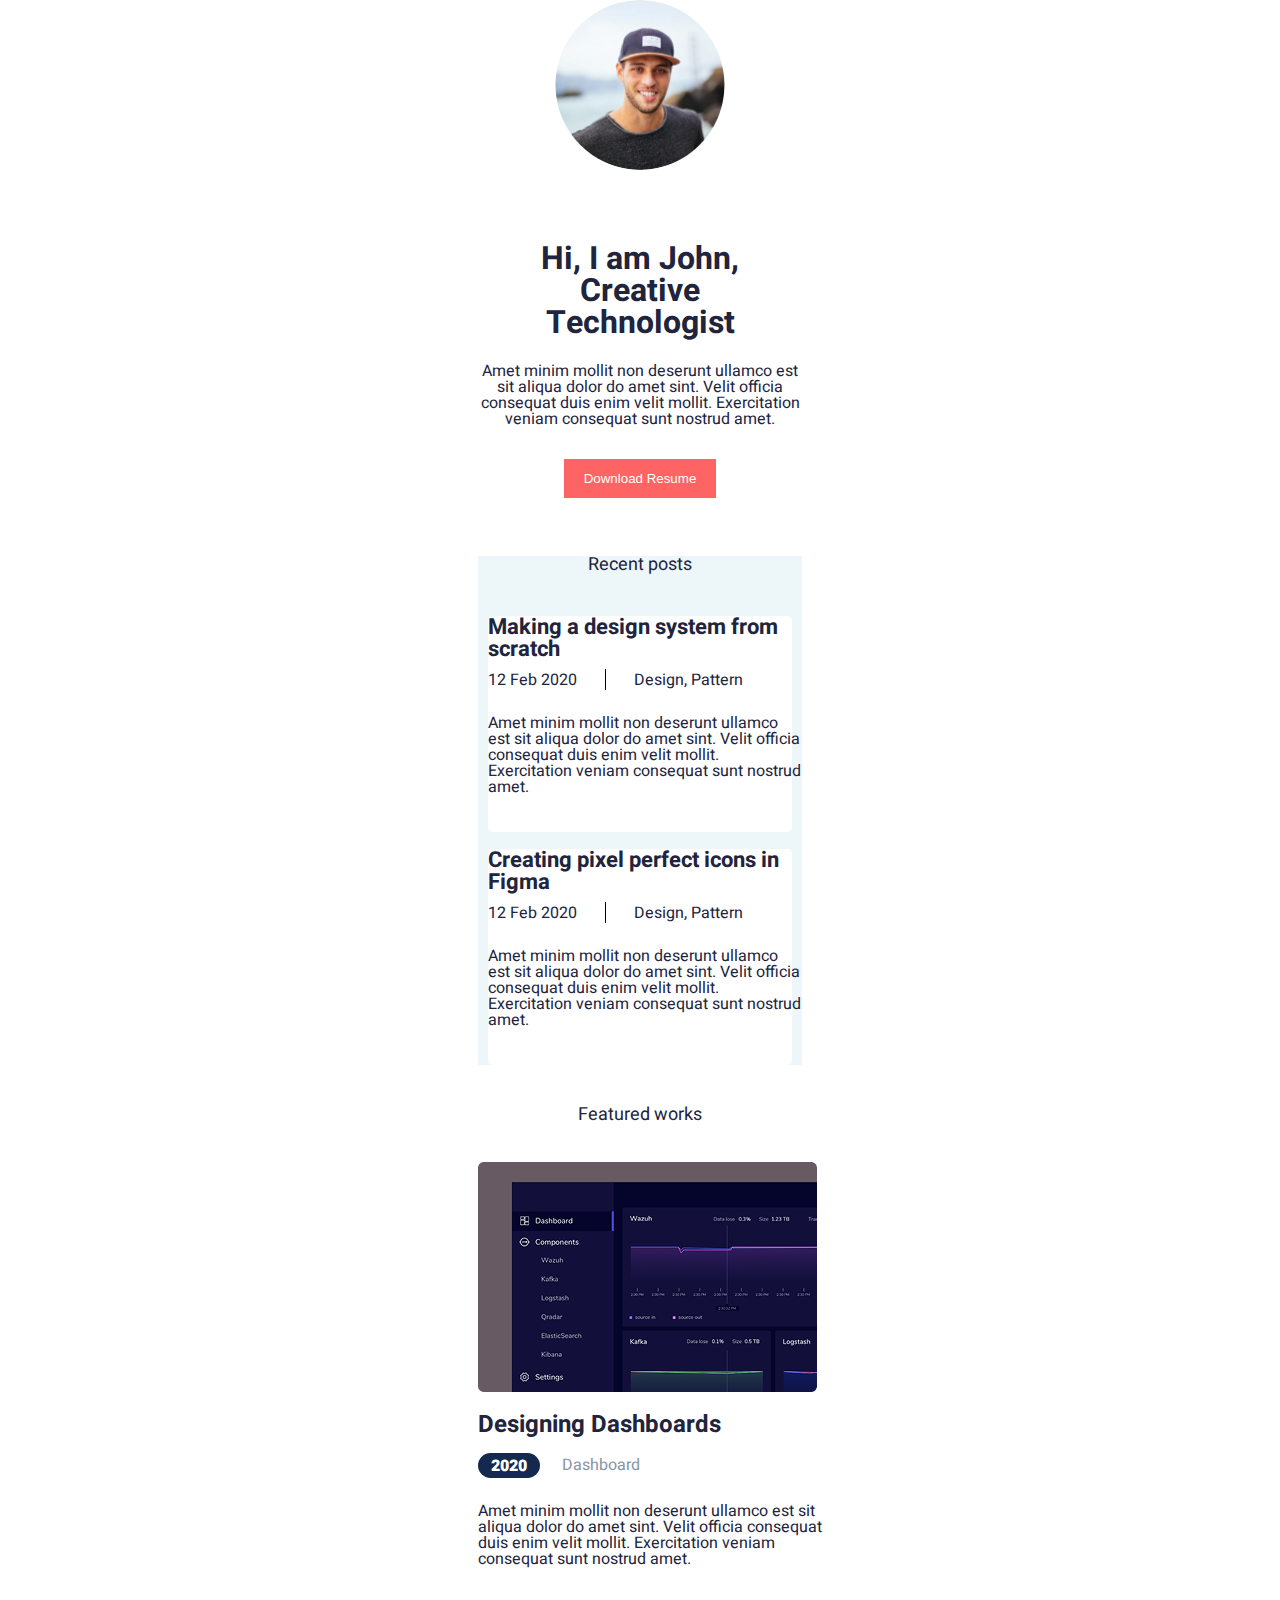
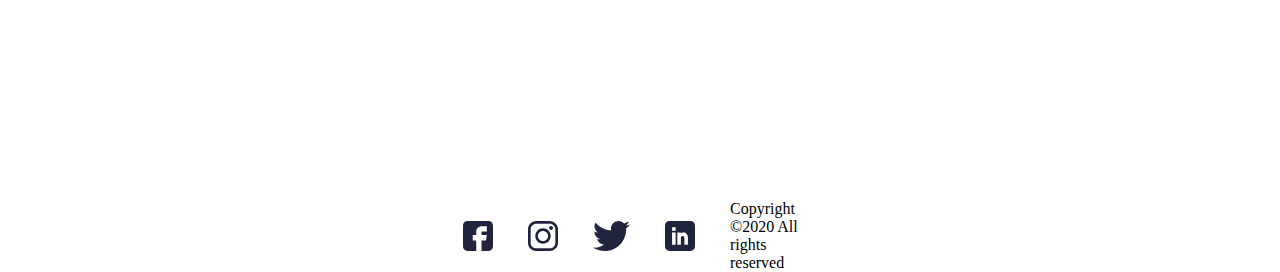
==== index.html @ 9fcab2fc "done home page" ====
<!DOCTYPE html>
<html lang="en">

<head>
    <meta charset="UTF-8">
    <meta name="viewport" content="width=device-width, initial-scale=1.0">
    <title>John</title>
    <link rel="preconnect" href="https://fonts.googleapis.com">
    <link rel="preconnect" href="https://fonts.gstatic.com" crossorigin>
    <link href="https://fonts.googleapis.com/css2?family=Heebo:wght@100..900&display=swap" rel="stylesheet">
    <link rel="stylesheet" href="./css/style.min.css">
</head>

<body>
    <div class="container">
        <header class="header">
            <img src="./img/Ellipse 1.jpg" alt="" class="header-photo">
            <h1 class="header-title">Hi, I am John, Creative Technologist</h1>
            <p class="header-paragraph">Amet minim mollit non deserunt ullamco est sit aliqua dolor do amet sint. Velit
                officia consequat duis enim
                velit mollit. Exercitation veniam consequat sunt nostrud amet.</p>
            <button type="button" class="header-btn">Download Resume</button>
        </header>
    </div>
    <main class="main">
        <div class="container">
            <section class="section-posts">
                <h5 class="posts-title">Recent posts</h5>
                <a href="#" class="view-all">View all</a>
                <div class="pot-one post">
                    <span class="posts-slogan">Making a design system from scratch</span>
                    <div class="posts-wrapper">
                        <h5 class="posts-date">12 Feb 2020</h5>
                        <div class="devider"></div>
                        <h5 class="posts-city">Design, Pattern</h5>
                    </div>
                    <p class="posts-paragraph">Amet minim mollit non deserunt ullamco est sit aliqua dolor do amet sint.
                        Velit
                        officia consequat duis
                        enim velit mollit. Exercitation veniam consequat sunt nostrud amet.</p>
                </div>
                <div class="post-two post">
                    <span class="posts-slogan">Creating pixel perfect icons in Figma</span>
                    <div class="posts-wrapper">
                        <h5 class="posts-date">12 Feb 2020</h5>
                        <div class="devider"></div>
                        <h5 class="posts-city">Design, Pattern</h5>
                    </div>
                    <p class="posts-paragraph">Amet minim mollit non deserunt ullamco est sit aliqua dolor do amet sint.
                        Velit
                        officia consequat duis
                        enim velit mollit. Exercitation veniam consequat sunt nostrud amet.</p>
                </div>
            </section>
        </div>
        <div class="container">
            <section class="works">
                <h5 class="works-title">Featured works</h5>
                <img src="./img/Rectangle 30.png" alt="" class="works-photo">
                <span class="works-slogan">Designing Dashboards</span>
                <div class="works-wrapper">
                    <button type="button" class="works-date">2020</button>
                    <h6 class="work-span">Dashboard</h6>
                </div>
                <p class="works-paragraph">Amet minim mollit non deserunt ullamco est sit aliqua dolor do amet sint.
                    Velit
                    officia consequat duis
                    enim velit mollit. Exercitation veniam consequat sunt nostrud amet.</p>
                <!-- only for desktop -->
                <div class="desktop">
                    <img src="./img/Rectangle 32.jpg" alt="" class="works-photo">
                    <span class="works-slogan">Vibrant Portraits of 2020</span>
                    <div class="works-wrapper">
                        <button type="button" class="works-date">2018</button>
                        <h6 class="work-span">Illustration</h6>
                    </div>
                    <p class="works-paragraph">Amet minim mollit non deserunt ullamco est sit aliqua dolor do amet sint.
                        Velit
                        officia consequat duis
                        enim velit mollit. Exercitation veniam consequat sunt nostrud amet.</p>
                    <img src="./img/Rectangle 34.jpg" alt="" class="works-photo">
                    <span class="works-slogan">36 Days of Malayalam type</span>
                    <div class="works-wrapper">
                        <button type="button" class="works-date">2018</button>
                        <h6 class="work-span">Typography</h6>
                    </div>
                    <p class="works-paragraph">Amet minim mollit non deserunt ullamco est sit aliqua dolor do amet sint.
                        Velit
                        officia consequat duis
                        enim velit mollit. Exercitation veniam consequat sunt nostrud amet.</p>
                </div>
            </section>
        </div>
    </main>
    <div class="container">
        <footer class="footer">
            <img src="./img/fb.svg" alt="" class="footer-social">
            <img src="./img/insta.svg" alt="" class="footer-social">
            <img src="./img/Group.svg" alt="" class="footer-social">
            <img src="./img/Linkedin.svg" alt="" class="footer-social">
            <div class="footer-wrapper">
                <span class="footer-copyright">Copyright ©2020 All rights reserved</span>
            </div>
        </footer>
    </div>
</body>

</html>
---- css/style.min.css ----
.footer{display:-webkit-box;display:-ms-flexbox;display:flex;gap:35px}.header{text-align:center}.header-photo{display:block;margin:0 auto;width:170px;height:170px;border-radius:50%}.header-title{text-align:center;width:312px;height:120px;margin:0 auto;margin-top:73px;font-weight:700;font-size:32px}.header-paragraph{margin:21px 0px 27px 0px;text-align:center;width:328px;height:96px;font-weight:400;font-size:16px;margin:0 auto}.header-btn{margin:0 auto;background-color:#ff6464;border:none;-webkit-box-align:center;-ms-flex-align:center;align-items:center;padding:12px 20px;color:#fff;text-align:center}.header-btn:hover{cursor:pointer;background-color:#cf5252}.section-posts{background-color:#edf7fa;margin:0 15px;margin-top:58px}.posts-title{width:106px;height:60px;font-weight:400;font-size:18px;-webkit-box-align:center;-ms-flex-align:center;align-items:center;text-align:center;margin:0 auto}.posts-slogan{margin-top:11px;font-weight:700;font-size:22px;width:327px;height:60px}.posts-date{width:89px;height:24px;font-weight:400;font-size:16px;vertical-align:center;padding-top:10px}.posts-city{width:109px;height:24px;font-weight:400;font-size:16px;vertical-align:center;padding-top:10px}.posts-wrapper{display:-webkit-box;display:-ms-flexbox;display:flex;gap:28px;margin-top:2px;-webkit-box-align:center;-ms-flex-align:center;align-items:center}.devider{width:1px;height:21px;background-color:#000;border:1px}.posts-paragraph{width:314px;height:117px;font-weight:400;font-size:16px;margin-top:19px}.post{border-radius:5px;background-color:#fff;margin:0 10px;pad:12px 15px 20px 15px}.post-two{margin-top:17px}.works{margin:0 15px}.works-title{width:124px;height:15px;-webkit-box-align:center;-ms-flex-align:center;align-items:center;margin:0 auto;font-weight:400;font-size:18px;margin:41px auto}.works-photo{width:339px;height:230px;margin-bottom:17px}.works-slogan{font-weight:700;font-size:24px;width:244px;height:30px;margin-bottom:16px}.works-date{font-family:"Heebo",sans-serif;color:#fff;font-weight:900;font-size:16px;border-radius:16px;width:62px;height:25px;background-color:#142850;text-align:center;vertical-align:center;border:none}.works-wrapper{display:-webkit-box;display:-ms-flexbox;display:flex;gap:22px;text-align:center;vertical-align:center;margin-top:16px;margin-bottom:25px}.work-span{font-family:"Heebo",sans-serif;color:#8695a4;font-weight:400;font-size:16px;width:78px;height:24px}.works-paragraph{width:344px;height:96px;font-weight:400;font-size:16px;margin-bottom:201px}.view-all,.header-title,.header-paragraph,.posts-title,.posts-slogan,.posts-date,.posts-city,.posts-paragraph,.works-title,.works-slogan,.works-paragraph{font-family:"Heebo",sans-serif;line-height:100%;color:#21243d}.container{width:354px;margin:0 auto}*{margin:0;padding:0}.view-all{color:#00a8cc;text-decoration:none;display:none;font-weight:400;font-size:16px}.desktop{display:none}/*# sourceMappingURL=style.min.css.map */
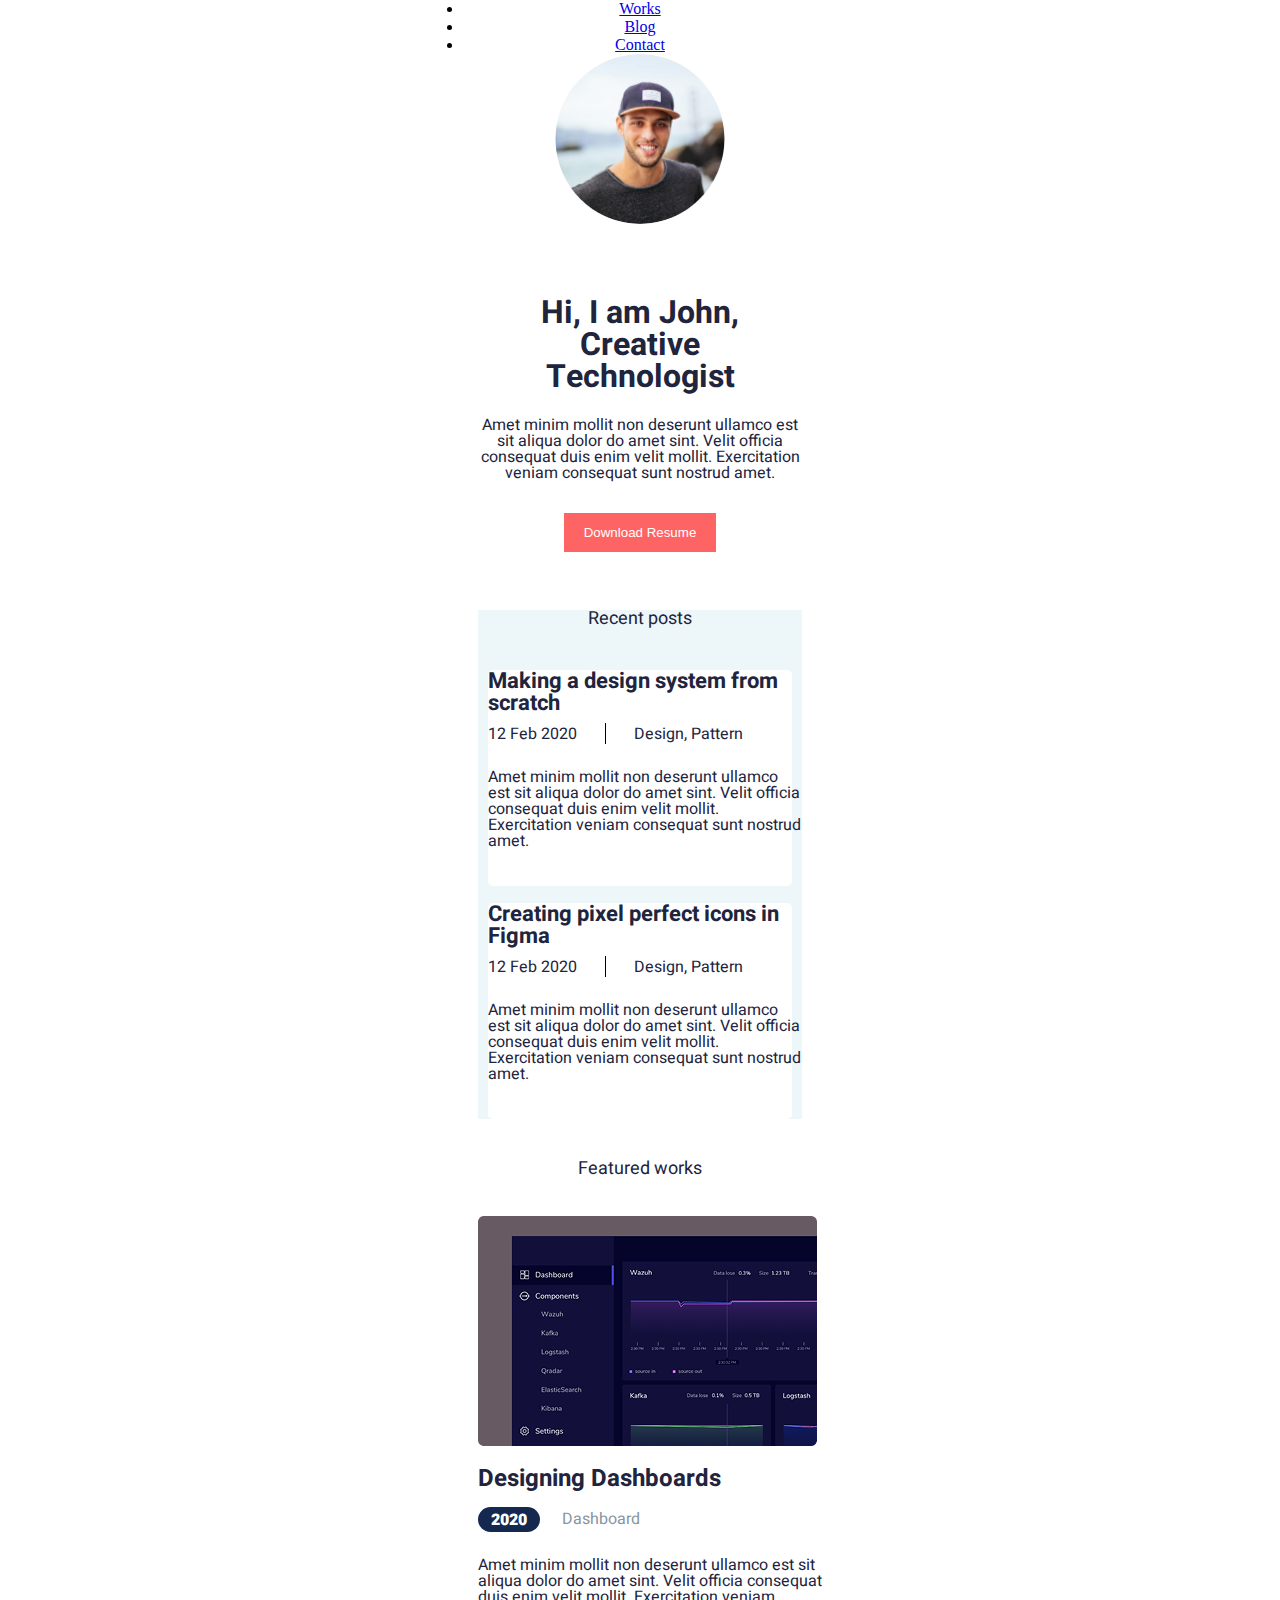
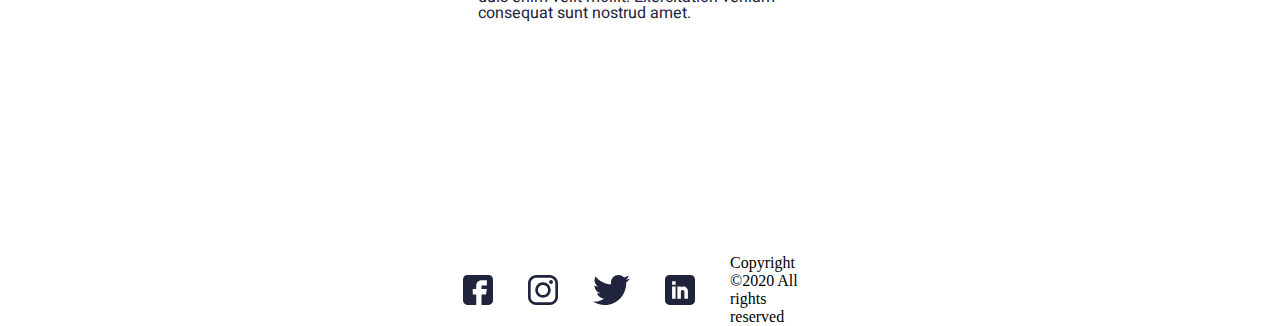
==== commit 9195d753: "now rking" ====
--- a/index.html
+++ b/index.html
@@ -14,6 +14,11 @@
 <body>
     <div class="container">
         <header class="header">
+            <ul class="header-list">
+                <li class="header-item"><a href="#" class="header-link">Works</a></li>
+                <li class="header-item"><a href="#" class="header-link">Blog</a></li>
+                <li class="header-item"><a href="#" class="header-link">Contact</a></li>
+            </ul>
             <img src="./img/Ellipse 1.jpg" alt="" class="header-photo">
             <h1 class="header-title">Hi, I am John, Creative Technologist</h1>
             <p class="header-paragraph">Amet minim mollit non deserunt ullamco est sit aliqua dolor do amet sint. Velit
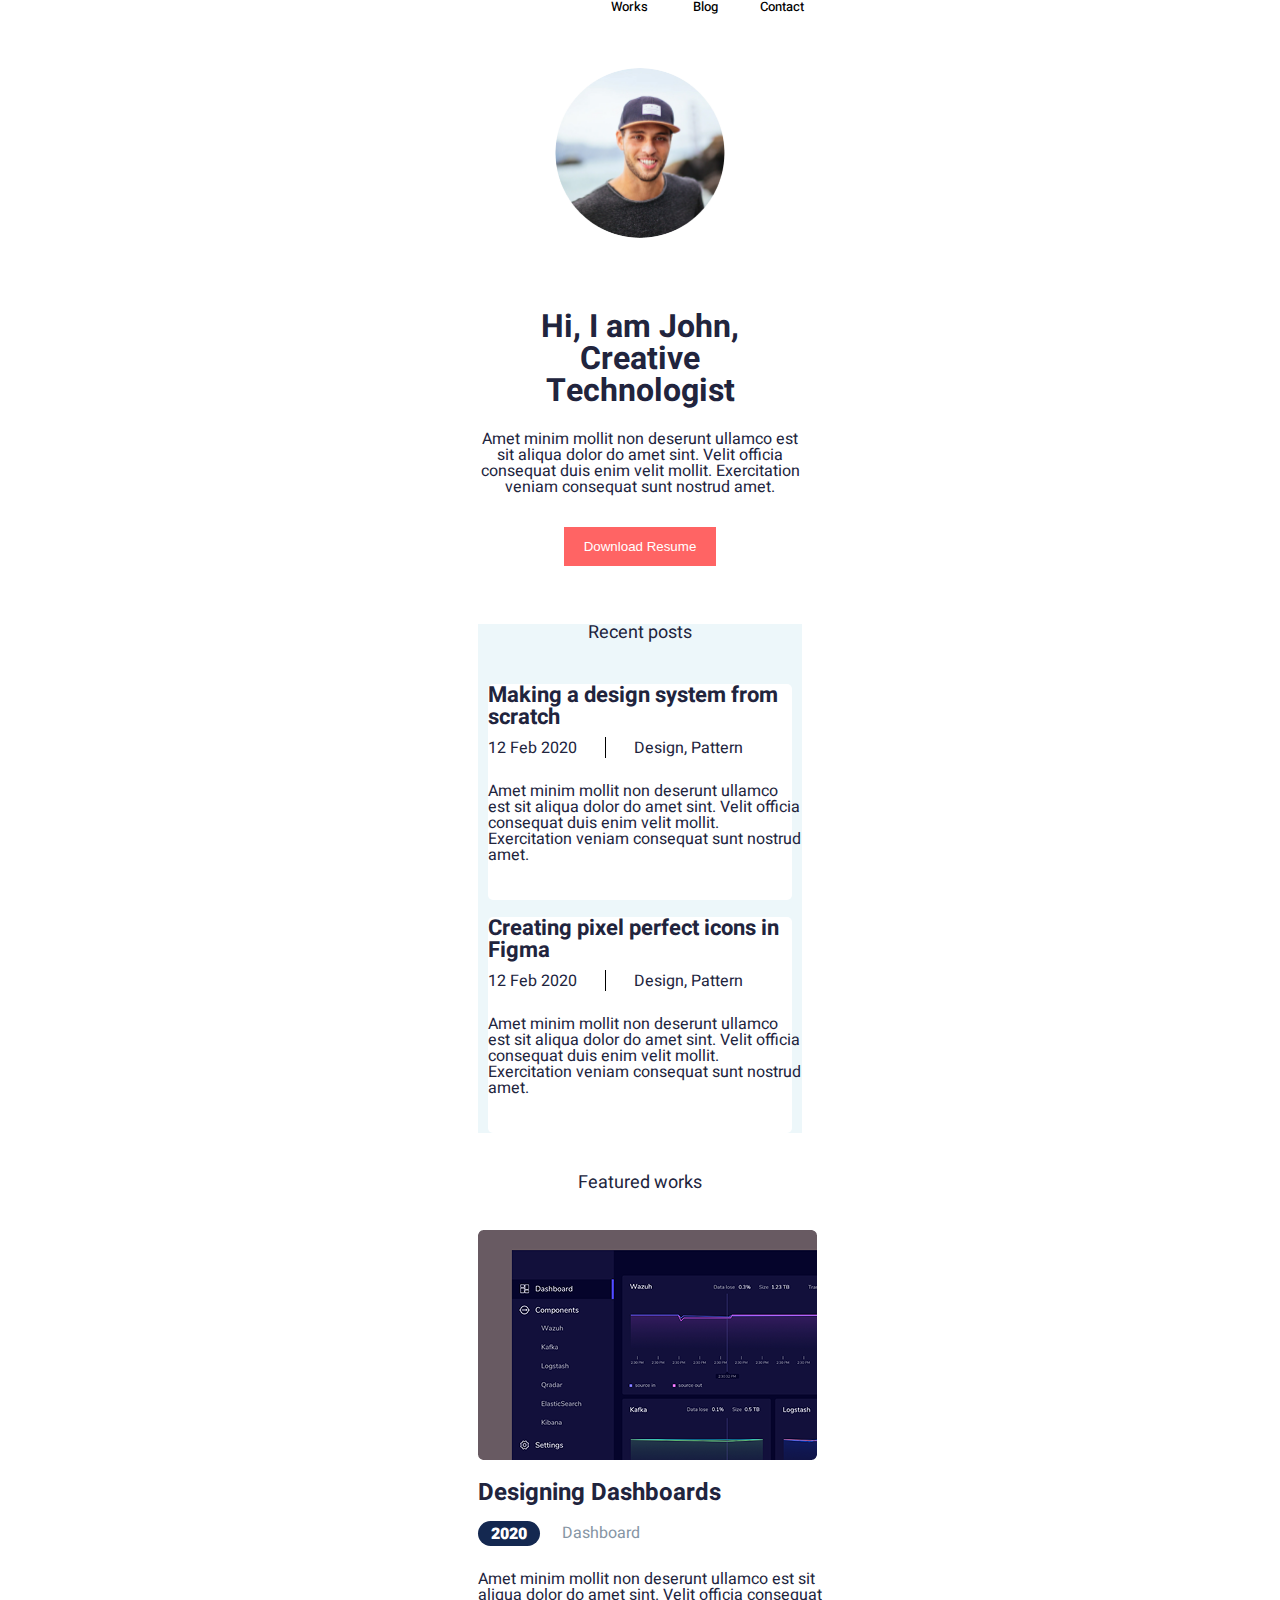
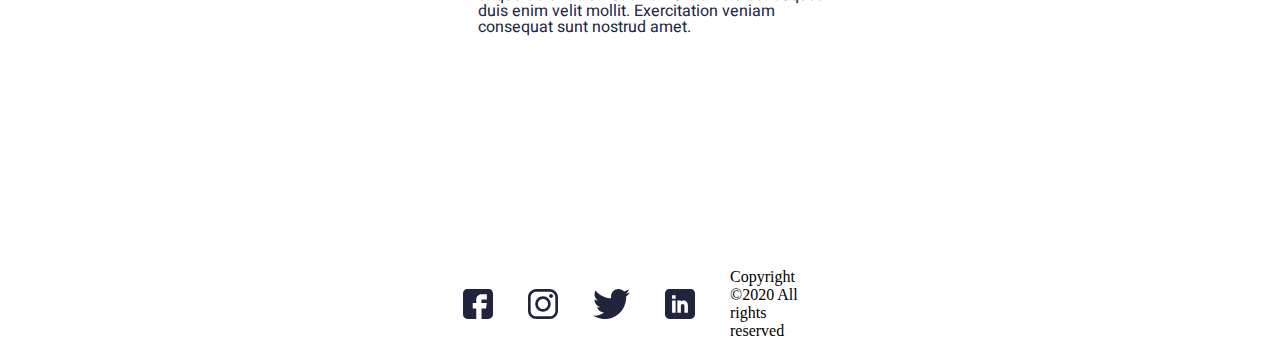
==== commit 234374df: "blog\" ====
--- a/index.html
+++ b/index.html
@@ -15,7 +15,7 @@
     <div class="container">
         <header class="header">
             <ul class="header-list">
-                <li class="header-item"><a href="#" class="header-link">Works</a></li>
+                <li class="header-item"><a href="./work.html" class="header-link">Works</a></li>
                 <li class="header-item"><a href="#" class="header-link">Blog</a></li>
                 <li class="header-item"><a href="#" class="header-link">Contact</a></li>
             </ul>
--- a/css/style.min.css
+++ b/css/style.min.css
@@ -1 +1 @@
-.footer{display:-webkit-box;display:-ms-flexbox;display:flex;gap:35px}.header{text-align:center}.header-photo{display:block;margin:0 auto;width:170px;height:170px;border-radius:50%}.header-title{text-align:center;width:312px;height:120px;margin:0 auto;margin-top:73px;font-weight:700;font-size:32px}.header-paragraph{margin:21px 0px 27px 0px;text-align:center;width:328px;height:96px;font-weight:400;font-size:16px;margin:0 auto}.header-btn{margin:0 auto;background-color:#ff6464;border:none;-webkit-box-align:center;-ms-flex-align:center;align-items:center;padding:12px 20px;color:#fff;text-align:center}.header-btn:hover{cursor:pointer;background-color:#cf5252}.section-posts{background-color:#edf7fa;margin:0 15px;margin-top:58px}.posts-title{width:106px;height:60px;font-weight:400;font-size:18px;-webkit-box-align:center;-ms-flex-align:center;align-items:center;text-align:center;margin:0 auto}.posts-slogan{margin-top:11px;font-weight:700;font-size:22px;width:327px;height:60px}.posts-date{width:89px;height:24px;font-weight:400;font-size:16px;vertical-align:center;padding-top:10px}.posts-city{width:109px;height:24px;font-weight:400;font-size:16px;vertical-align:center;padding-top:10px}.posts-wrapper{display:-webkit-box;display:-ms-flexbox;display:flex;gap:28px;margin-top:2px;-webkit-box-align:center;-ms-flex-align:center;align-items:center}.devider{width:1px;height:21px;background-color:#000;border:1px}.posts-paragraph{width:314px;height:117px;font-weight:400;font-size:16px;margin-top:19px}.post{border-radius:5px;background-color:#fff;margin:0 10px;pad:12px 15px 20px 15px}.post-two{margin-top:17px}.works{margin:0 15px}.works-title{width:124px;height:15px;-webkit-box-align:center;-ms-flex-align:center;align-items:center;margin:0 auto;font-weight:400;font-size:18px;margin:41px auto}.works-photo{width:339px;height:230px;margin-bottom:17px}.works-slogan{font-weight:700;font-size:24px;width:244px;height:30px;margin-bottom:16px}.works-date{font-family:"Heebo",sans-serif;color:#fff;font-weight:900;font-size:16px;border-radius:16px;width:62px;height:25px;background-color:#142850;text-align:center;vertical-align:center;border:none}.works-wrapper{display:-webkit-box;display:-ms-flexbox;display:flex;gap:22px;text-align:center;vertical-align:center;margin-top:16px;margin-bottom:25px}.work-span{font-family:"Heebo",sans-serif;color:#8695a4;font-weight:400;font-size:16px;width:78px;height:24px}.works-paragraph{width:344px;height:96px;font-weight:400;font-size:16px;margin-bottom:201px}.view-all,.header-title,.header-paragraph,.posts-title,.posts-slogan,.posts-date,.posts-city,.posts-paragraph,.works-title,.works-slogan,.works-paragraph{font-family:"Heebo",sans-serif;line-height:100%;color:#21243d}.container{width:354px;margin:0 auto}*{margin:0;padding:0}.view-all{color:#00a8cc;text-decoration:none;display:none;font-weight:400;font-size:16px}.desktop{display:none}/*# sourceMappingURL=style.min.css.map */+.footer{display:-webkit-box;display:-ms-flexbox;display:flex;gap:35px}.header{text-align:center}.header-list{display:-webkit-box;display:-ms-flexbox;display:flex;gap:5px;-webkit-box-pack:end;-ms-flex-pack:end;justify-content:flex-end;list-style:none;margin-bottom:33px}.header-item{width:71px;height:35px;font-weight:500;font-size:13px}.header-link{text-decoration:none;color:#000}.header-photo{display:block;margin:0 auto;width:170px;height:170px;border-radius:50%}.header-title{text-align:center;width:312px;height:120px;margin:0 auto;margin-top:73px;font-weight:700;font-size:32px}.header-paragraph{margin:21px 0px 27px 0px;text-align:center;width:328px;height:96px;font-weight:400;font-size:16px;margin:0 auto}.header-btn{margin:0 auto;background-color:#ff6464;border:none;-webkit-box-align:center;-ms-flex-align:center;align-items:center;padding:12px 20px;color:#fff;text-align:center}.header-btn:hover{cursor:pointer;background-color:#cf5252}.section-posts{background-color:#edf7fa;margin:0 15px;margin-top:58px}.posts-title{width:106px;height:60px;font-weight:400;font-size:18px;-webkit-box-align:center;-ms-flex-align:center;align-items:center;text-align:center;margin:0 auto}.posts-slogan{margin-top:11px;font-weight:700;font-size:22px;width:327px;height:60px}.posts-date{width:89px;height:24px;font-weight:400;font-size:16px;vertical-align:center;padding-top:10px}.posts-city{width:109px;height:24px;font-weight:400;font-size:16px;vertical-align:center;padding-top:10px}.posts-wrapper{display:-webkit-box;display:-ms-flexbox;display:flex;gap:28px;margin-top:2px;-webkit-box-align:center;-ms-flex-align:center;align-items:center}.devider{width:1px;height:21px;background-color:#000;border:1px}.posts-paragraph{width:314px;height:117px;font-weight:400;font-size:16px;margin-top:19px}.post{border-radius:5px;background-color:#fff;margin:0 10px;pad:12px 15px 20px 15px}.post-two{margin-top:17px}.works{margin:0 15px}.works-title{width:124px;height:15px;-webkit-box-align:center;-ms-flex-align:center;align-items:center;margin:0 auto;font-weight:400;font-size:18px;margin:41px auto}.works-photo{width:339px;height:230px;margin-bottom:17px}.works-slogan{font-weight:700;font-size:24px;width:244px;height:30px;margin-bottom:16px}.works-date{font-family:"Heebo",sans-serif;color:#fff;font-weight:900;font-size:16px;border-radius:16px;width:62px;height:25px;background-color:#142850;text-align:center;vertical-align:center;border:none}.works-wrapper{display:-webkit-box;display:-ms-flexbox;display:flex;gap:22px;text-align:center;vertical-align:center;margin-top:16px;margin-bottom:25px}.work-span{font-family:"Heebo",sans-serif;color:#8695a4;font-weight:400;font-size:16px;width:78px;height:24px}.works-paragraph{width:344px;height:96px;font-weight:400;font-size:16px;margin-bottom:201px}.view-all,.header-item,.header-title,.header-paragraph,.posts-title,.posts-slogan,.posts-date,.posts-city,.posts-paragraph,.works-title,.works-slogan,.works-paragraph{font-family:"Heebo",sans-serif;line-height:100%;color:#21243d}.container{width:354px;margin:0 auto}*{margin:0;padding:0}.view-all{color:#00a8cc;text-decoration:none;display:none;font-weight:400;font-size:16px}.desktop{display:none}/*# sourceMappingURL=style.min.css.map */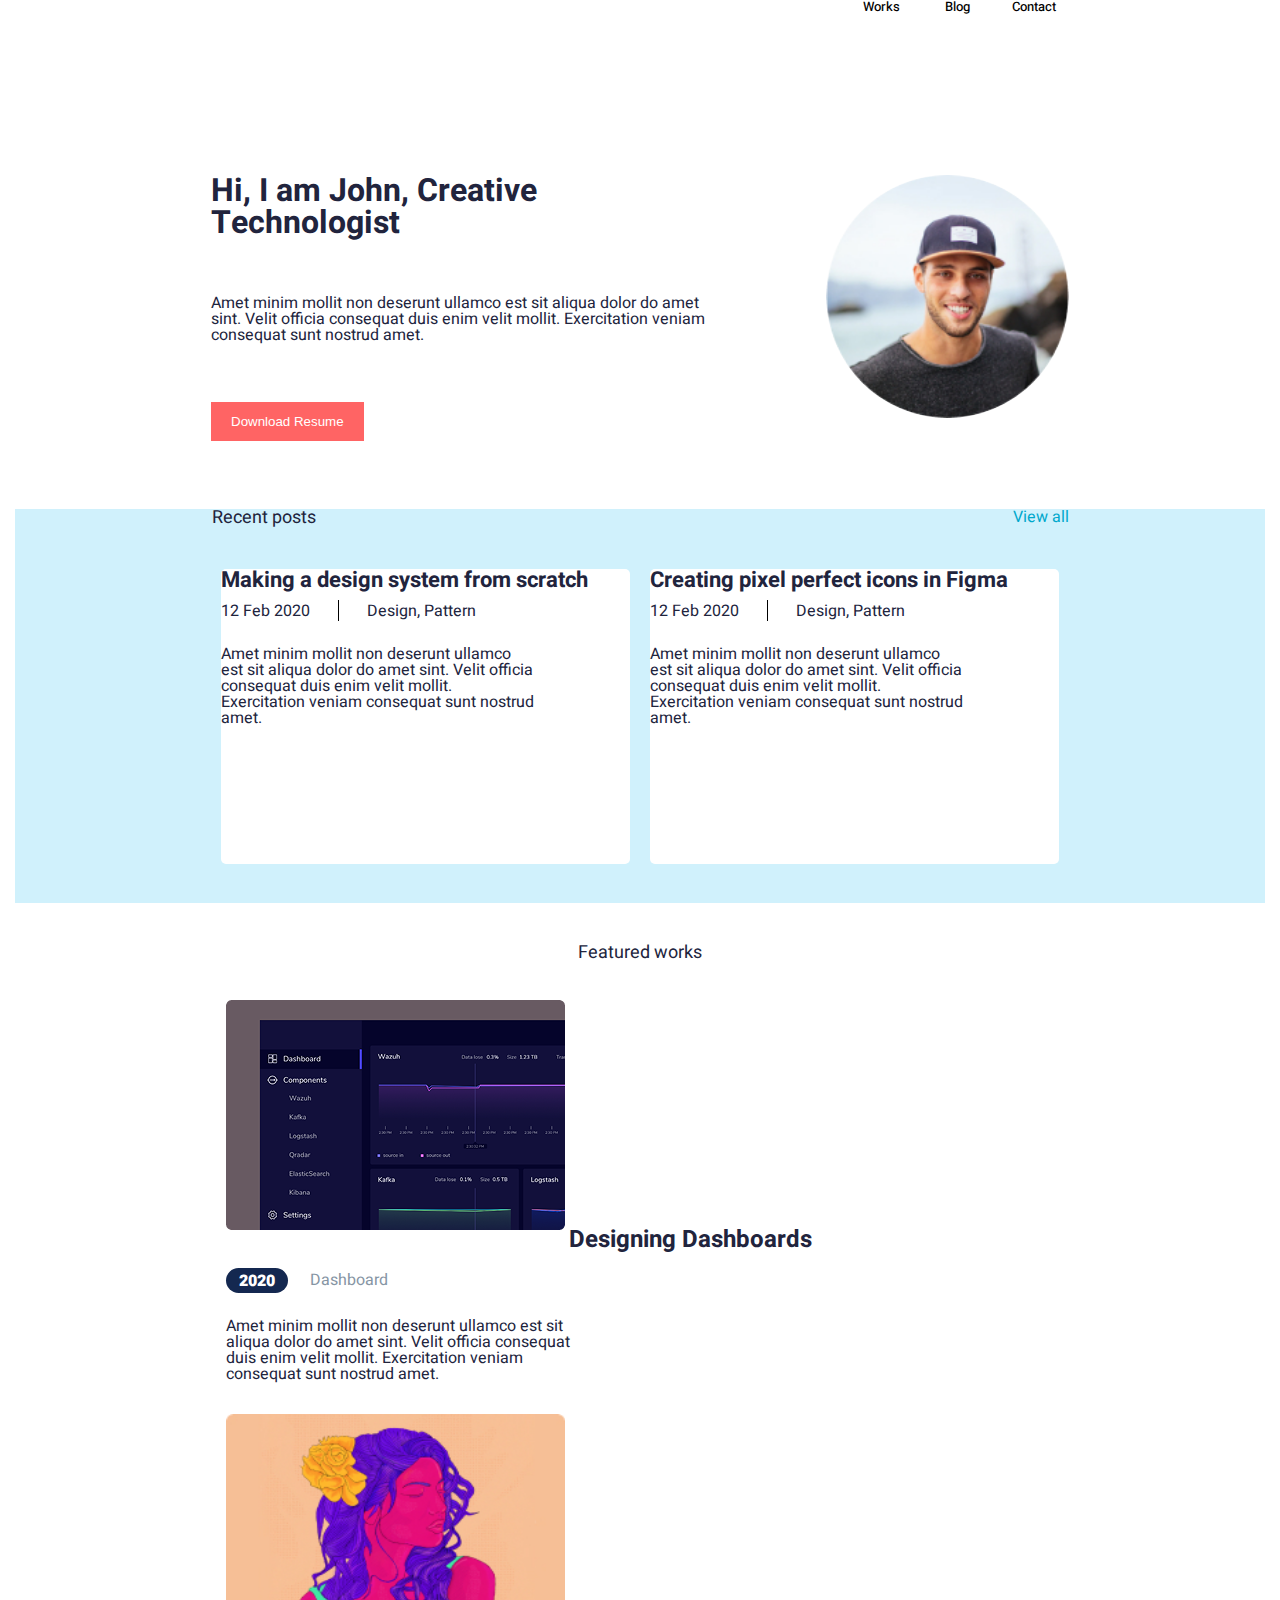
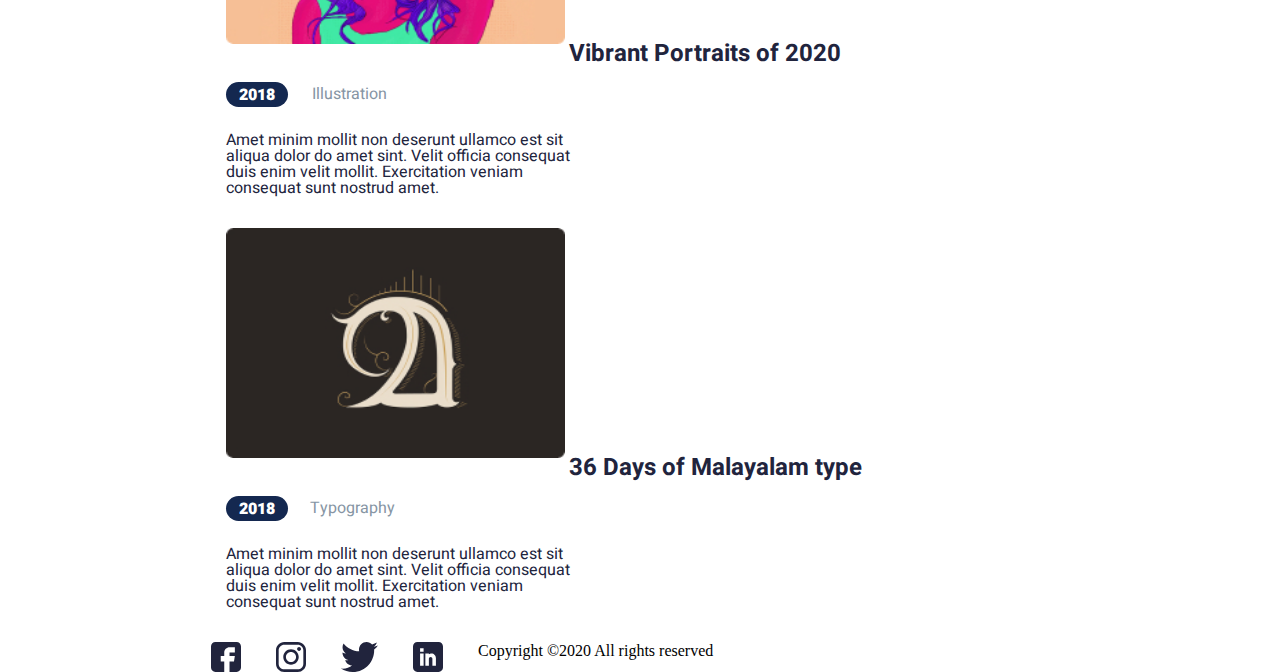
==== commit 19614705: "remake" ====
--- a/index.html
+++ b/index.html
@@ -19,45 +19,56 @@
                 <li class="header-item"><a href="#" class="header-link">Blog</a></li>
                 <li class="header-item"><a href="#" class="header-link">Contact</a></li>
             </ul>
+        </header>
+        <section class="john-section">
             <img src="./img/Ellipse 1.jpg" alt="" class="header-photo">
-            <h1 class="header-title">Hi, I am John, Creative Technologist</h1>
-            <p class="header-paragraph">Amet minim mollit non deserunt ullamco est sit aliqua dolor do amet sint. Velit
-                officia consequat duis enim
-                velit mollit. Exercitation veniam consequat sunt nostrud amet.</p>
-            <button type="button" class="header-btn">Download Resume</button>
-        </header>
+            <div class="john-wrapper">
+                <h1 class="header-title">Hi, I am John, Creative Technologist</h1>
+                <p class="header-paragraph">Amet minim mollit non deserunt ullamco est sit aliqua dolor do amet sint.
+                    Velit
+                    officia consequat duis enim
+                    velit mollit. Exercitation veniam consequat sunt nostrud amet.</p>
+                <button type="button" class="header-btn">Download Resume</button>
+            </div>
+        </section>
     </div>
     <main class="main">
-        <div class="container">
-            <section class="section-posts">
-                <h5 class="posts-title">Recent posts</h5>
-                <a href="#" class="view-all">View all</a>
-                <div class="pot-one post">
-                    <span class="posts-slogan">Making a design system from scratch</span>
-                    <div class="posts-wrapper">
-                        <h5 class="posts-date">12 Feb 2020</h5>
-                        <div class="devider"></div>
-                        <h5 class="posts-city">Design, Pattern</h5>
+        <section class="section-posts">
+            <div class="container">
+                <div class="view-all-wrapper">
+                    <h5 class="posts-title">Recent posts</h5>
+                    <a href="#" class="view-all">View all</a>
+                </div>
+                <div class="post-wrapper">
+                    <div class="post-one post">
+                        <span class="posts-slogan">Making a design system from scratch</span>
+                        <div class="posts-wrapper">
+                            <h5 class="posts-date">12 Feb 2020</h5>
+                            <div class="devider"></div>
+                            <h5 class="posts-city">Design, Pattern</h5>
+                        </div>
+                        <p class="posts-paragraph">Amet minim mollit non deserunt ullamco est sit aliqua dolor do amet
+                            sint.
+                            Velit
+                            officia consequat duis
+                            enim velit mollit. Exercitation veniam consequat sunt nostrud amet.</p>
                     </div>
-                    <p class="posts-paragraph">Amet minim mollit non deserunt ullamco est sit aliqua dolor do amet sint.
-                        Velit
-                        officia consequat duis
-                        enim velit mollit. Exercitation veniam consequat sunt nostrud amet.</p>
+                    <div class="post-two post">
+                        <span class="posts-slogan">Creating pixel perfect icons in Figma</span>
+                        <div class="posts-wrapper">
+                            <h5 class="posts-date">12 Feb 2020</h5>
+                            <div class="devider"></div>
+                            <h5 class="posts-city">Design, Pattern</h5>
+                        </div>
+                        <p class="posts-paragraph">Amet minim mollit non deserunt ullamco est sit aliqua dolor do amet
+                            sint.
+                            Velit
+                            officia consequat duis
+                            enim velit mollit. Exercitation veniam consequat sunt nostrud amet.</p>
+                    </div>
                 </div>
-                <div class="post-two post">
-                    <span class="posts-slogan">Creating pixel perfect icons in Figma</span>
-                    <div class="posts-wrapper">
-                        <h5 class="posts-date">12 Feb 2020</h5>
-                        <div class="devider"></div>
-                        <h5 class="posts-city">Design, Pattern</h5>
-                    </div>
-                    <p class="posts-paragraph">Amet minim mollit non deserunt ullamco est sit aliqua dolor do amet sint.
-                        Velit
-                        officia consequat duis
-                        enim velit mollit. Exercitation veniam consequat sunt nostrud amet.</p>
-                </div>
-            </section>
-        </div>
+            </div>
+        </section>
         <div class="container">
             <section class="works">
                 <h5 class="works-title">Featured works</h5>
--- a/css/style.min.css
+++ b/css/style.min.css
@@ -1 +1 @@
-.footer{display:-webkit-box;display:-ms-flexbox;display:flex;gap:35px}.header{text-align:center}.header-list{display:-webkit-box;display:-ms-flexbox;display:flex;gap:5px;-webkit-box-pack:end;-ms-flex-pack:end;justify-content:flex-end;list-style:none;margin-bottom:33px}.header-item{width:71px;height:35px;font-weight:500;font-size:13px}.header-link{text-decoration:none;color:#000}.header-photo{display:block;margin:0 auto;width:170px;height:170px;border-radius:50%}.header-title{text-align:center;width:312px;height:120px;margin:0 auto;margin-top:73px;font-weight:700;font-size:32px}.header-paragraph{margin:21px 0px 27px 0px;text-align:center;width:328px;height:96px;font-weight:400;font-size:16px;margin:0 auto}.header-btn{margin:0 auto;background-color:#ff6464;border:none;-webkit-box-align:center;-ms-flex-align:center;align-items:center;padding:12px 20px;color:#fff;text-align:center}.header-btn:hover{cursor:pointer;background-color:#cf5252}.section-posts{background-color:#edf7fa;margin:0 15px;margin-top:58px}.posts-title{width:106px;height:60px;font-weight:400;font-size:18px;-webkit-box-align:center;-ms-flex-align:center;align-items:center;text-align:center;margin:0 auto}.posts-slogan{margin-top:11px;font-weight:700;font-size:22px;width:327px;height:60px}.posts-date{width:89px;height:24px;font-weight:400;font-size:16px;vertical-align:center;padding-top:10px}.posts-city{width:109px;height:24px;font-weight:400;font-size:16px;vertical-align:center;padding-top:10px}.posts-wrapper{display:-webkit-box;display:-ms-flexbox;display:flex;gap:28px;margin-top:2px;-webkit-box-align:center;-ms-flex-align:center;align-items:center}.devider{width:1px;height:21px;background-color:#000;border:1px}.posts-paragraph{width:314px;height:117px;font-weight:400;font-size:16px;margin-top:19px}.post{border-radius:5px;background-color:#fff;margin:0 10px;pad:12px 15px 20px 15px}.post-two{margin-top:17px}.works{margin:0 15px}.works-title{width:124px;height:15px;-webkit-box-align:center;-ms-flex-align:center;align-items:center;margin:0 auto;font-weight:400;font-size:18px;margin:41px auto}.works-photo{width:339px;height:230px;margin-bottom:17px}.works-slogan{font-weight:700;font-size:24px;width:244px;height:30px;margin-bottom:16px}.works-date{font-family:"Heebo",sans-serif;color:#fff;font-weight:900;font-size:16px;border-radius:16px;width:62px;height:25px;background-color:#142850;text-align:center;vertical-align:center;border:none}.works-wrapper{display:-webkit-box;display:-ms-flexbox;display:flex;gap:22px;text-align:center;vertical-align:center;margin-top:16px;margin-bottom:25px}.work-span{font-family:"Heebo",sans-serif;color:#8695a4;font-weight:400;font-size:16px;width:78px;height:24px}.works-paragraph{width:344px;height:96px;font-weight:400;font-size:16px;margin-bottom:201px}.view-all,.header-item,.header-title,.header-paragraph,.posts-title,.posts-slogan,.posts-date,.posts-city,.posts-paragraph,.works-title,.works-slogan,.works-paragraph{font-family:"Heebo",sans-serif;line-height:100%;color:#21243d}.container{width:354px;margin:0 auto}*{margin:0;padding:0}.view-all{color:#00a8cc;text-decoration:none;display:none;font-weight:400;font-size:16px}.desktop{display:none}/*# sourceMappingURL=style.min.css.map */+.footer{display:-webkit-box;display:-ms-flexbox;display:flex;gap:35px}.header{text-align:center}.header-list{display:-webkit-box;display:-ms-flexbox;display:flex;gap:5px;-webkit-box-pack:end;-ms-flex-pack:end;justify-content:flex-end;list-style:none;margin-bottom:33px}.header-item{width:71px;height:35px;font-weight:500;font-size:13px}.header-link{text-decoration:none;color:#000}.header-photo{display:block;width:170px;height:170px;border-radius:50%}.header-title{text-align:center;width:312px;height:120px;margin:0 auto;margin-top:73px;font-weight:700;font-size:32px}.header-paragraph{margin:21px 0px 27px 0px;text-align:center;width:328px;height:96px;font-weight:400;font-size:16px;margin:0 auto}.header-btn{margin:0 auto;background-color:#ff6464;border:none;-webkit-box-align:center;-ms-flex-align:center;align-items:center;padding:12px 20px;color:#fff;text-align:center}.header-btn:hover{cursor:pointer;background-color:#cf5252}@media screen and (min-width: 1024px){.john-section{display:-webkit-box;display:-ms-flexbox;display:flex;-webkit-box-orient:horizontal;-webkit-box-direction:reverse;-ms-flex-direction:row-reverse;flex-direction:row-reverse;vertical-align:center;text-align:center;margin-top:140px;-webkit-box-pack:justify;-ms-flex-pack:justify;justify-content:space-between}.header-title{margin-top:0}.header-photo{width:243px;height:243px}.john-wrapper{width:506px;text-align:left;line-height:60px}.header-title{text-align:left;margin:0;width:506px}.header-paragraph{text-align:left;margin:0;width:506px}}.section-posts{background-color:#d0f1fc;margin:0 15px;margin-top:58px}.posts-title{width:106px;height:60px;font-weight:400;font-size:18px;-webkit-box-align:center;-ms-flex-align:center;align-items:center;text-align:center;margin:0 auto}.posts-slogan{margin-top:11px;font-weight:700;font-size:22px;width:327px;height:60px}.posts-date{width:89px;height:24px;font-weight:400;font-size:16px;vertical-align:center;padding-top:10px}.posts-city{width:109px;height:24px;font-weight:400;font-size:16px;vertical-align:center;padding-top:10px}.posts-wrapper{display:-webkit-box;display:-ms-flexbox;display:flex;gap:28px;margin-top:2px;-webkit-box-align:center;-ms-flex-align:center;align-items:center}.devider{width:1px;height:21px;background-color:#000;border:1px}.posts-paragraph{width:314px;height:117px;font-weight:400;font-size:16px;margin-top:19px}.post{border-radius:5px;background-color:#fff;margin:0 10px;pad:12px 15px 20px 15px}.post-two{margin-top:17px}@media screen and (min-width: 1024px){.post-wrapper{display:-webkit-box;display:-ms-flexbox;display:flex}.post-two{margin-top:0}.post{margin-bottom:39px;gap:20px;width:418px;height:295px}}.works{margin:0 15px}.works-title{width:124px;height:15px;-webkit-box-align:center;-ms-flex-align:center;align-items:center;margin:0 auto;font-weight:400;font-size:18px;margin:41px auto}.works-photo{width:339px;height:230px;margin-bottom:17px}.works-slogan{font-weight:700;font-size:24px;width:244px;height:30px;margin-bottom:16px}.works-date{font-family:"Heebo",sans-serif;color:#fff;font-weight:900;font-size:16px;border-radius:16px;width:62px;height:25px;background-color:#142850;text-align:center;vertical-align:center;border:none}.works-wrapper{display:-webkit-box;display:-ms-flexbox;display:flex;gap:22px;text-align:center;vertical-align:center;margin-top:16px;margin-bottom:25px}.work-span{font-family:"Heebo",sans-serif;color:#8695a4;font-weight:400;font-size:16px;width:78px;height:24px}.works-paragraph{width:344px;height:96px;font-weight:400;font-size:16px;margin-bottom:201px}@media screen and (min-width: 1024px){.works-paragraph{margin-bottom:0}}.header-list{display:-webkit-box;display:-ms-flexbox;display:flex;gap:5px;-webkit-box-pack:end;-ms-flex-pack:end;justify-content:flex-end;list-style:none;margin-bottom:33px}.header-item{width:71px;height:35px;font-weight:500;font-size:13px}.header-link{text-decoration:none;color:#000}.main-title{width:62px;height:60px;font-weight:700;font-size:30px;margin-bottom:18px}.view-all,.header-item,.header-title,.header-paragraph,.posts-title,.posts-slogan,.posts-date,.posts-city,.posts-paragraph,.works-title,.works-slogan,.works-paragraph,.main-title{font-family:"Heebo",sans-serif;line-height:100%;color:#21243d}.container{width:354px;margin:0 auto}@media screen and (min-width: 1024px){.container{width:858px}.desktop{display:block}}*{margin:0;padding:0}.view-all{color:#00a8cc;text-decoration:none;display:none;font-weight:400;font-size:16px}@media screen and (min-width: 1024px){.view-all{display:block}.view-all-wrapper{display:-webkit-box;display:-ms-flexbox;display:flex;-webkit-box-pack:justify;-ms-flex-pack:justify;justify-content:space-between}.posts-title{margin:0}}.desktop{display:none}@media screen and (min-width: 1024px){.desktop{display:block}}/*# sourceMappingURL=style.min.css.map */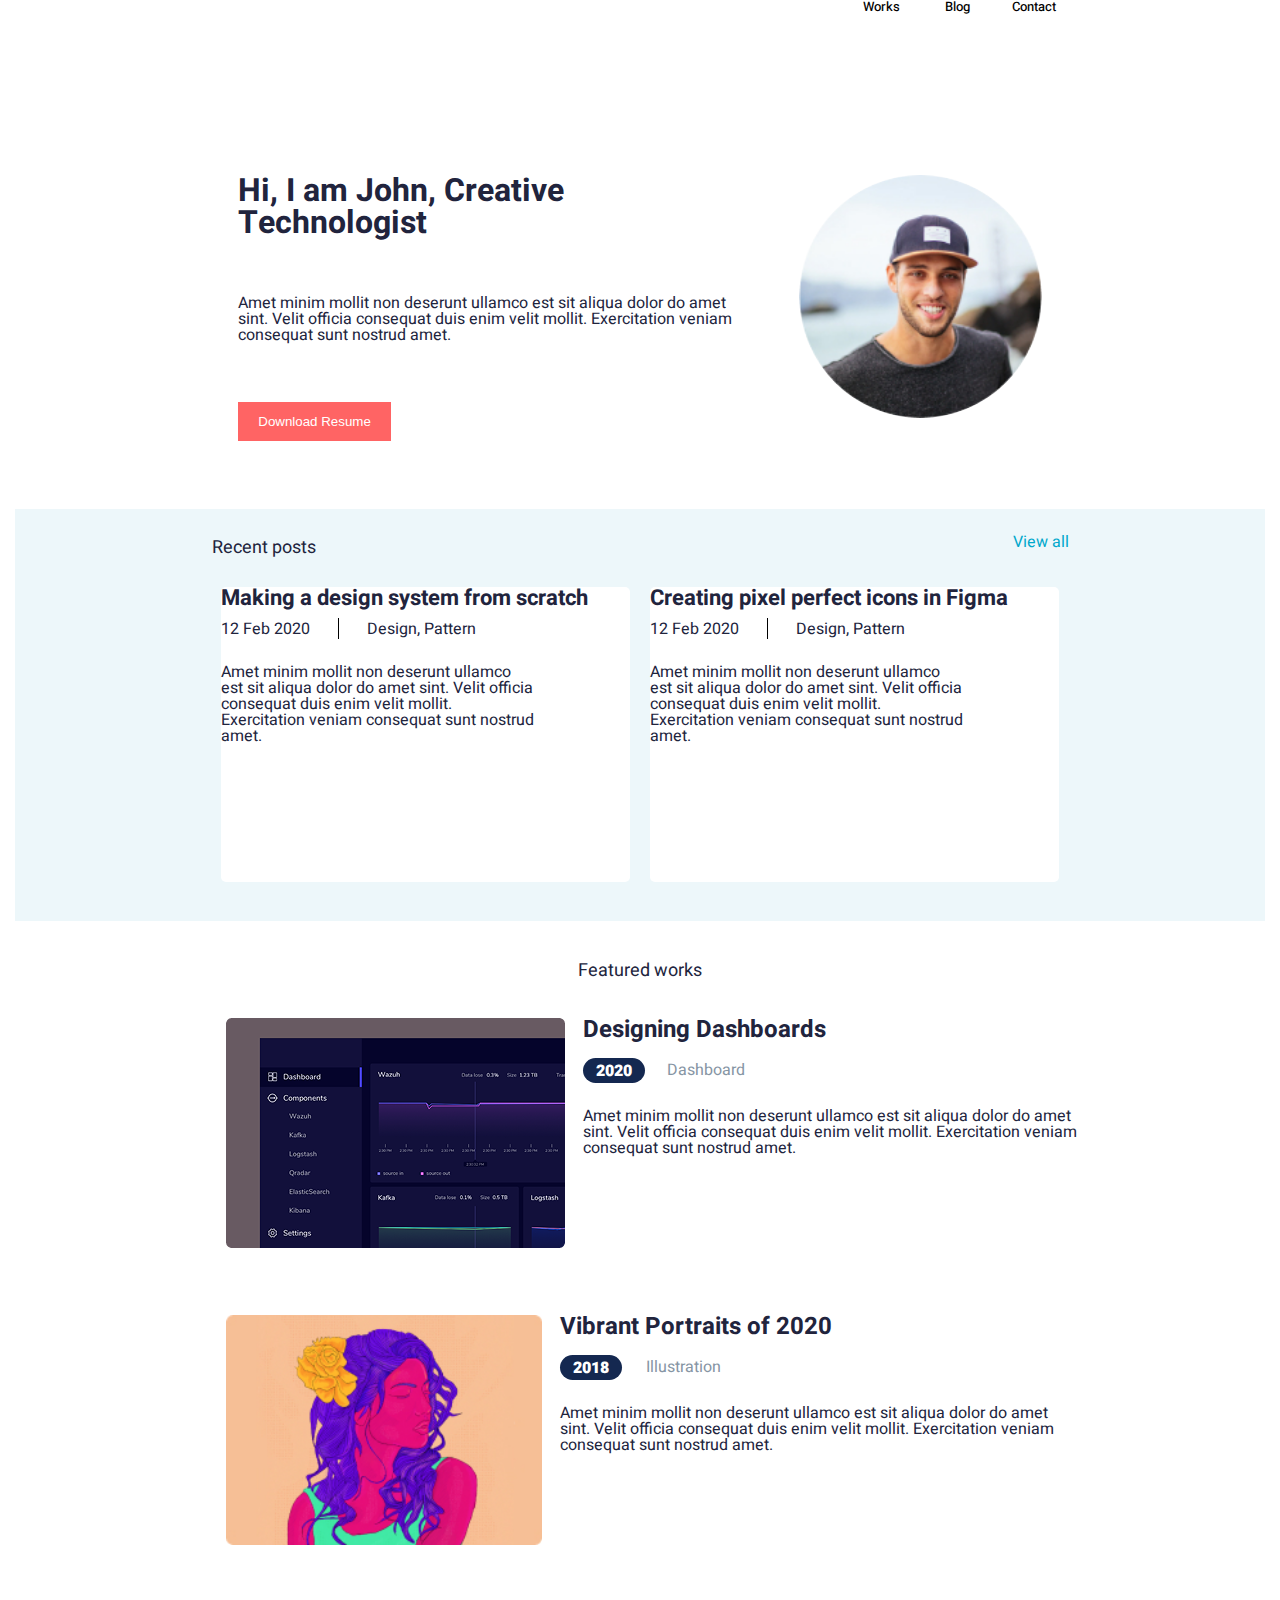
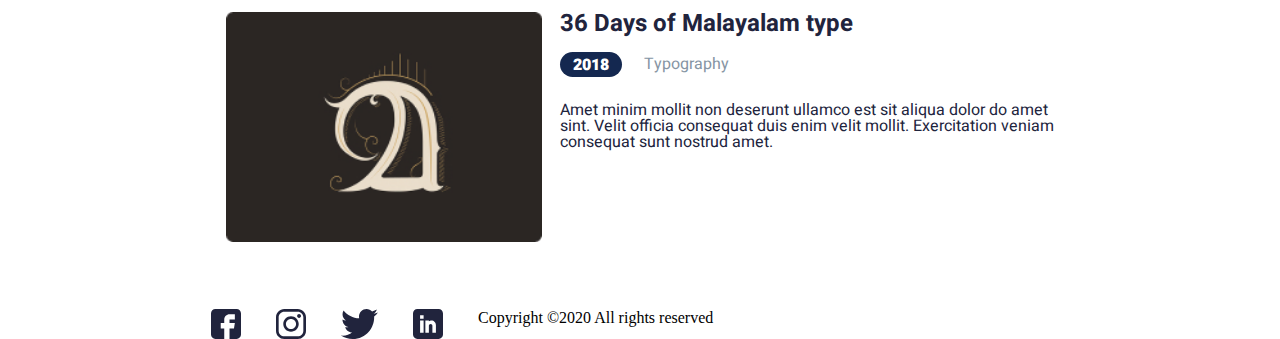
==== commit e661e9dd: "re make main John" ====
--- a/index.html
+++ b/index.html
@@ -16,7 +16,7 @@
         <header class="header">
             <ul class="header-list">
                 <li class="header-item"><a href="./work.html" class="header-link">Works</a></li>
-                <li class="header-item"><a href="#" class="header-link">Blog</a></li>
+                <li class="header-item"><a href="./blog.html" class="header-link">Blog</a></li>
                 <li class="header-item"><a href="#" class="header-link">Contact</a></li>
             </ul>
         </header>
@@ -72,38 +72,55 @@
         <div class="container">
             <section class="works">
                 <h5 class="works-title">Featured works</h5>
-                <img src="./img/Rectangle 30.png" alt="" class="works-photo">
-                <span class="works-slogan">Designing Dashboards</span>
-                <div class="works-wrapper">
-                    <button type="button" class="works-date">2020</button>
-                    <h6 class="work-span">Dashboard</h6>
+                <div class="works-text-wrapper">
+                    <img src="./img/Rectangle 30.png" alt="" class="works-photo">
+                    <div>
+                        <span class="works-slogan">Designing Dashboards</span>
+                        <div class="works-wrapper">
+                            <button type="button" class="works-date">2020</button>
+                            <h6 class="work-span">Dashboard</h6>
+                        </div>
+                        <p class="works-paragraph">Amet minim mollit non deserunt ullamco est sit aliqua dolor do amet
+                            sint.
+                            Velit
+                            officia consequat duis
+                            enim velit mollit. Exercitation veniam consequat sunt nostrud amet.</p>
+                    </div>
                 </div>
-                <p class="works-paragraph">Amet minim mollit non deserunt ullamco est sit aliqua dolor do amet sint.
-                    Velit
-                    officia consequat duis
-                    enim velit mollit. Exercitation veniam consequat sunt nostrud amet.</p>
                 <!-- only for desktop -->
                 <div class="desktop">
-                    <img src="./img/Rectangle 32.jpg" alt="" class="works-photo">
-                    <span class="works-slogan">Vibrant Portraits of 2020</span>
-                    <div class="works-wrapper">
-                        <button type="button" class="works-date">2018</button>
-                        <h6 class="work-span">Illustration</h6>
+                    <div class="works-text-wrapper">
+                        <img src="./img/Rectangle 32.jpg" alt="" class="works-photo">
+                        <div>
+                            <span class="works-slogan">Vibrant Portraits of 2020</span>
+                            <div class="works-wrapper">
+                                <button type="button" class="works-date">2018</button>
+                                <h6 class="work-span">Illustration</h6>
+                            </div>
+                            <p class="works-paragraph">Amet minim mollit non deserunt ullamco est sit aliqua dolor do
+                                amet
+                                sint.
+                                Velit
+                                officia consequat duis
+                                enim velit mollit. Exercitation veniam consequat sunt nostrud amet.</p>
+                        </div>
                     </div>
-                    <p class="works-paragraph">Amet minim mollit non deserunt ullamco est sit aliqua dolor do amet sint.
-                        Velit
-                        officia consequat duis
-                        enim velit mollit. Exercitation veniam consequat sunt nostrud amet.</p>
-                    <img src="./img/Rectangle 34.jpg" alt="" class="works-photo">
-                    <span class="works-slogan">36 Days of Malayalam type</span>
-                    <div class="works-wrapper">
-                        <button type="button" class="works-date">2018</button>
-                        <h6 class="work-span">Typography</h6>
+                    <div class="works-text-wrapper">
+                        <img src="./img/Rectangle 34.jpg" alt="" class="works-photo">
+                        <div>
+                            <span class="works-slogan">36 Days of Malayalam type</span>
+                            <div class="works-wrapper">
+                                <button type="button" class="works-date">2018</button>
+                                <h6 class="work-span">Typography</h6>
+                            </div>
+                            <p class="works-paragraph">Amet minim mollit non deserunt ullamco est sit aliqua dolor do
+                                amet
+                                sint.
+                                Velit
+                                officia consequat duis
+                                enim velit mollit. Exercitation veniam consequat sunt nostrud amet.</p>
+                        </div>
                     </div>
-                    <p class="works-paragraph">Amet minim mollit non deserunt ullamco est sit aliqua dolor do amet sint.
-                        Velit
-                        officia consequat duis
-                        enim velit mollit. Exercitation veniam consequat sunt nostrud amet.</p>
                 </div>
             </section>
         </div>
--- a/css/style.min.css
+++ b/css/style.min.css
@@ -1 +1 @@
-.footer{display:-webkit-box;display:-ms-flexbox;display:flex;gap:35px}.header{text-align:center}.header-list{display:-webkit-box;display:-ms-flexbox;display:flex;gap:5px;-webkit-box-pack:end;-ms-flex-pack:end;justify-content:flex-end;list-style:none;margin-bottom:33px}.header-item{width:71px;height:35px;font-weight:500;font-size:13px}.header-link{text-decoration:none;color:#000}.header-photo{display:block;width:170px;height:170px;border-radius:50%}.header-title{text-align:center;width:312px;height:120px;margin:0 auto;margin-top:73px;font-weight:700;font-size:32px}.header-paragraph{margin:21px 0px 27px 0px;text-align:center;width:328px;height:96px;font-weight:400;font-size:16px;margin:0 auto}.header-btn{margin:0 auto;background-color:#ff6464;border:none;-webkit-box-align:center;-ms-flex-align:center;align-items:center;padding:12px 20px;color:#fff;text-align:center}.header-btn:hover{cursor:pointer;background-color:#cf5252}@media screen and (min-width: 1024px){.john-section{display:-webkit-box;display:-ms-flexbox;display:flex;-webkit-box-orient:horizontal;-webkit-box-direction:reverse;-ms-flex-direction:row-reverse;flex-direction:row-reverse;vertical-align:center;text-align:center;margin-top:140px;-webkit-box-pack:justify;-ms-flex-pack:justify;justify-content:space-between}.header-title{margin-top:0}.header-photo{width:243px;height:243px}.john-wrapper{width:506px;text-align:left;line-height:60px}.header-title{text-align:left;margin:0;width:506px}.header-paragraph{text-align:left;margin:0;width:506px}}.section-posts{background-color:#d0f1fc;margin:0 15px;margin-top:58px}.posts-title{width:106px;height:60px;font-weight:400;font-size:18px;-webkit-box-align:center;-ms-flex-align:center;align-items:center;text-align:center;margin:0 auto}.posts-slogan{margin-top:11px;font-weight:700;font-size:22px;width:327px;height:60px}.posts-date{width:89px;height:24px;font-weight:400;font-size:16px;vertical-align:center;padding-top:10px}.posts-city{width:109px;height:24px;font-weight:400;font-size:16px;vertical-align:center;padding-top:10px}.posts-wrapper{display:-webkit-box;display:-ms-flexbox;display:flex;gap:28px;margin-top:2px;-webkit-box-align:center;-ms-flex-align:center;align-items:center}.devider{width:1px;height:21px;background-color:#000;border:1px}.posts-paragraph{width:314px;height:117px;font-weight:400;font-size:16px;margin-top:19px}.post{border-radius:5px;background-color:#fff;margin:0 10px;pad:12px 15px 20px 15px}.post-two{margin-top:17px}@media screen and (min-width: 1024px){.post-wrapper{display:-webkit-box;display:-ms-flexbox;display:flex}.post-two{margin-top:0}.post{margin-bottom:39px;gap:20px;width:418px;height:295px}}.works{margin:0 15px}.works-title{width:124px;height:15px;-webkit-box-align:center;-ms-flex-align:center;align-items:center;margin:0 auto;font-weight:400;font-size:18px;margin:41px auto}.works-photo{width:339px;height:230px;margin-bottom:17px}.works-slogan{font-weight:700;font-size:24px;width:244px;height:30px;margin-bottom:16px}.works-date{font-family:"Heebo",sans-serif;color:#fff;font-weight:900;font-size:16px;border-radius:16px;width:62px;height:25px;background-color:#142850;text-align:center;vertical-align:center;border:none}.works-wrapper{display:-webkit-box;display:-ms-flexbox;display:flex;gap:22px;text-align:center;vertical-align:center;margin-top:16px;margin-bottom:25px}.work-span{font-family:"Heebo",sans-serif;color:#8695a4;font-weight:400;font-size:16px;width:78px;height:24px}.works-paragraph{width:344px;height:96px;font-weight:400;font-size:16px;margin-bottom:201px}@media screen and (min-width: 1024px){.works-paragraph{margin-bottom:0}}.header-list{display:-webkit-box;display:-ms-flexbox;display:flex;gap:5px;-webkit-box-pack:end;-ms-flex-pack:end;justify-content:flex-end;list-style:none;margin-bottom:33px}.header-item{width:71px;height:35px;font-weight:500;font-size:13px}.header-link{text-decoration:none;color:#000}.main-title{width:62px;height:60px;font-weight:700;font-size:30px;margin-bottom:18px}.view-all,.header-item,.header-title,.header-paragraph,.posts-title,.posts-slogan,.posts-date,.posts-city,.posts-paragraph,.works-title,.works-slogan,.works-paragraph,.main-title{font-family:"Heebo",sans-serif;line-height:100%;color:#21243d}.container{width:354px;margin:0 auto}@media screen and (min-width: 1024px){.container{width:858px}.desktop{display:block}}*{margin:0;padding:0}.view-all{color:#00a8cc;text-decoration:none;display:none;font-weight:400;font-size:16px}@media screen and (min-width: 1024px){.view-all{display:block}.view-all-wrapper{display:-webkit-box;display:-ms-flexbox;display:flex;-webkit-box-pack:justify;-ms-flex-pack:justify;justify-content:space-between}.posts-title{margin:0}}.desktop{display:none}@media screen and (min-width: 1024px){.desktop{display:block}}/*# sourceMappingURL=style.min.css.map */+.footer{display:-webkit-box;display:-ms-flexbox;display:flex;gap:35px}.header{text-align:center}.header-list{display:-webkit-box;display:-ms-flexbox;display:flex;gap:5px;-webkit-box-pack:end;-ms-flex-pack:end;justify-content:flex-end;list-style:none;margin-bottom:33px}.header-item{width:71px;height:35px;font-weight:500;font-size:13px}.header-link{text-decoration:none;color:#000}.header-photo{display:block;width:170px;height:170px;border-radius:50%;margin:0 auto}.header-title{text-align:center;width:312px;height:120px;margin:0 auto;margin-top:73px;font-weight:700;font-size:32px}.header-paragraph{margin:21px 0px 27px 0px;text-align:center;width:328px;height:96px;font-weight:400;font-size:16px;margin:0 auto}.header-btn{margin:0 auto;background-color:#ff6464;border:none;-webkit-box-align:center;-ms-flex-align:center;align-items:center;padding:12px 20px;color:#fff;text-align:center}.header-btn:hover{cursor:pointer;background-color:#cf5252}.john-wrapper{margin:0 auto;-webkit-box-align:center;-ms-flex-align:center;align-items:center}@media screen and (min-width: 1024px){.john-section{display:-webkit-box;display:-ms-flexbox;display:flex;-webkit-box-orient:horizontal;-webkit-box-direction:reverse;-ms-flex-direction:row-reverse;flex-direction:row-reverse;vertical-align:center;text-align:center;margin-top:140px;-webkit-box-pack:justify;-ms-flex-pack:justify;justify-content:space-between}.header-title{margin-top:0}.header-photo{width:243px;height:243px}.john-wrapper{width:506px;text-align:left;line-height:60px}.header-title{text-align:left;margin:0;width:506px}.header-paragraph{text-align:left;margin:0;width:506px}}.section-posts{background-color:#edf7fa;margin:0 15px;margin-top:58px}.posts-title{width:106px;font-weight:400;font-size:18px;-webkit-box-align:center;-ms-flex-align:center;align-items:center;text-align:center;margin:0 auto;line-height:60px;padding:30px 0px}.posts-slogan{margin-top:11px;font-weight:700;font-size:22px;width:327px;height:60px}.posts-date{width:89px;height:24px;font-weight:400;font-size:16px;vertical-align:center;padding-top:10px}.posts-city{width:109px;height:24px;font-weight:400;font-size:16px;vertical-align:center;padding-top:10px}.devider{width:1px;height:21px;background-color:#000;border:1px}.posts-wrapper{display:-webkit-box;display:-ms-flexbox;display:flex;gap:28px;margin-top:2px;-webkit-box-align:center;-ms-flex-align:center;align-items:center}.posts-paragraph{width:314px;height:117px;font-weight:400;font-size:16px;margin-top:19px}.post{border-radius:5px;background-color:#fff;margin:0 10px;pad:12px 15px 20px 15px}.post-two{margin-top:17px}@media screen and (min-width: 1024px){.post-wrapper{display:-webkit-box;display:-ms-flexbox;display:flex}.post-two{margin-top:0}.post{margin-bottom:39px;gap:20px;width:418px;height:295px}}.works{margin:0 15px}.works-title{width:124px;height:15px;-webkit-box-align:center;-ms-flex-align:center;align-items:center;margin:0 auto;font-weight:400;font-size:18px;margin:41px auto}.works-photo{width:246px;height:180px;margin-bottom:17px}.works-slogan{font-weight:700;font-size:30px;width:305px;height:44px;margin-bottom:16px}.works-date{font-family:"Heebo",sans-serif;color:#fff;font-weight:900;font-size:18px;border-radius:16px;width:62px;height:25px;background-color:#142850;text-align:center;vertical-align:center;border:none}.works-wrapper{display:-webkit-box;display:-ms-flexbox;display:flex;gap:22px;text-align:center;vertical-align:center;margin-top:16px;margin-bottom:25px}.works-text-wrapper{display:block;gap:18px;margin-bottom:50px}.work-span{font-family:"Heebo",sans-serif;color:#8695a4;font-weight:400;font-size:20px;width:78px;height:24px}.works-paragraph{width:334px;height:96px;font-weight:400;font-size:16px;margin-bottom:29px}@media screen and (min-width: 1024px){.works-paragraph{margin-bottom:0;width:334px;height:96px}.works-photo{width:339px;height:230px}.works-slogan{font-size:24px}.works-date,.work-span{font-size:16px}.works-text-wrapper{display:-webkit-box;display:-ms-flexbox;display:flex;gap:18px}.works-paragraph{width:494px;height:96px}}.header-list-blog{display:-webkit-box;display:-ms-flexbox;display:flex;gap:5px;-webkit-box-pack:end;-ms-flex-pack:end;justify-content:flex-end;list-style:none;margin-bottom:33px}.header-item-blog{width:71px;height:35px;font-weight:500;font-size:13px}.header-link-blog{text-decoration:none;color:#000}.main-title-blog{width:62px;height:60px;font-weight:700;font-size:30px;margin-bottom:18px}.main-list-blog{list-style:none}.blog-title{width:310px;height:33px;margin-bottom:16px;font-weight:500;font-size:26px;margin-bottom:15px}@media screen and (min-width: 1024px){.blog-title{width:682px;height:33px;font-size:30px}}.blog-wrapper{display:-webkit-box;display:-ms-flexbox;display:flex;gap:28px;margin-top:2px;-webkit-box-align:center;-ms-flex-align:center;align-items:center}.blog-date{width:89px;height:24px;font-weight:400;font-size:16px;vertical-align:center;padding-top:10px}.blog-city{width:150px;height:24px;font-weight:400;font-size:16px;vertical-align:center;padding-top:10px;color:#8695a4}@media screen and (min-width: 1024px){.blog-wrapper{width:374px;height:25px;font-size:20px}.blog-city{font-size:20px;width:200px}}.devider{width:1px;height:21px;background-color:#000;border:1px}.blog-paragraph{width:339px;height:96px;font-weight:400;font-size:16px;margin-top:15px;margin-bottom:60px}@media screen and (min-width: 1024px){.blog-paragraph{width:682px;height:43px;font-size:16px}}.view-all,.work-main,.header-item,.header-title,.header-paragraph,.posts-title,.posts-slogan,.posts-date,.posts-city,.posts-paragraph,.works-title,.works-slogan,.works-paragraph,.header-item-blog,.main-title-blog,.blog-title,.blog-date,.blog-city,.blog-paragraph{font-family:"Heebo",sans-serif;line-height:100%;color:#21243d}.footer{display:-webkit-box;display:-ms-flexbox;display:flex;gap:35px}.header{text-align:center}.header-list{display:-webkit-box;display:-ms-flexbox;display:flex;gap:5px;-webkit-box-pack:end;-ms-flex-pack:end;justify-content:flex-end;list-style:none;margin-bottom:33px}.header-item{width:71px;height:35px;font-weight:500;font-size:13px}.header-link{text-decoration:none;color:#000}.work-main{margin-top:90px}.work-main h1{width:156px;height:69px;margin-bottom:25px;font-weight:900;font-size:44px}.work-main li{list-style:none;display:-webkit-box;display:-ms-flexbox;display:flex;margin-bottom:90px}.work-main img{width:246px;height:180px;margin-right:18px}.work-main span{width:305px;height:44px;font-weight:700;font-size:30px}.work-item-text div{display:-webkit-box;display:-ms-flexbox;display:flex;gap:16px;margin-top:16px;margin-bottom:16px}.work-main button{font-weight:900;border-radius:16px;background-color:#142850;color:#fff;border:none}.work-main h6{color:#8695a4;width:97px;height:29px;font-weight:400;font-size:20px}.work-item-text p{width:418px;height:93px;font-weight:400;font-size:16px}.container{width:339px;margin:0 auto}@media screen and (min-width: 1024px){.container{width:858px}.desktop{display:block}}*{margin:0;padding:0}.view-all{color:#00a8cc;text-decoration:none;display:none;font-weight:400;font-size:16px;-webkit-box-align:center;-ms-flex-align:center;align-items:center;vertical-align:center;padding-top:25px}@media screen and (min-width: 1024px){.view-all{display:block}.view-all-wrapper{display:-webkit-box;display:-ms-flexbox;display:flex;-webkit-box-pack:justify;-ms-flex-pack:justify;justify-content:space-between}.posts-title{margin:0}}.desktop{display:none}@media screen and (min-width: 1024px){.desktop{display:block}}.header-item:hover{color:#ff6464}/*# sourceMappingURL=style.min.css.map */